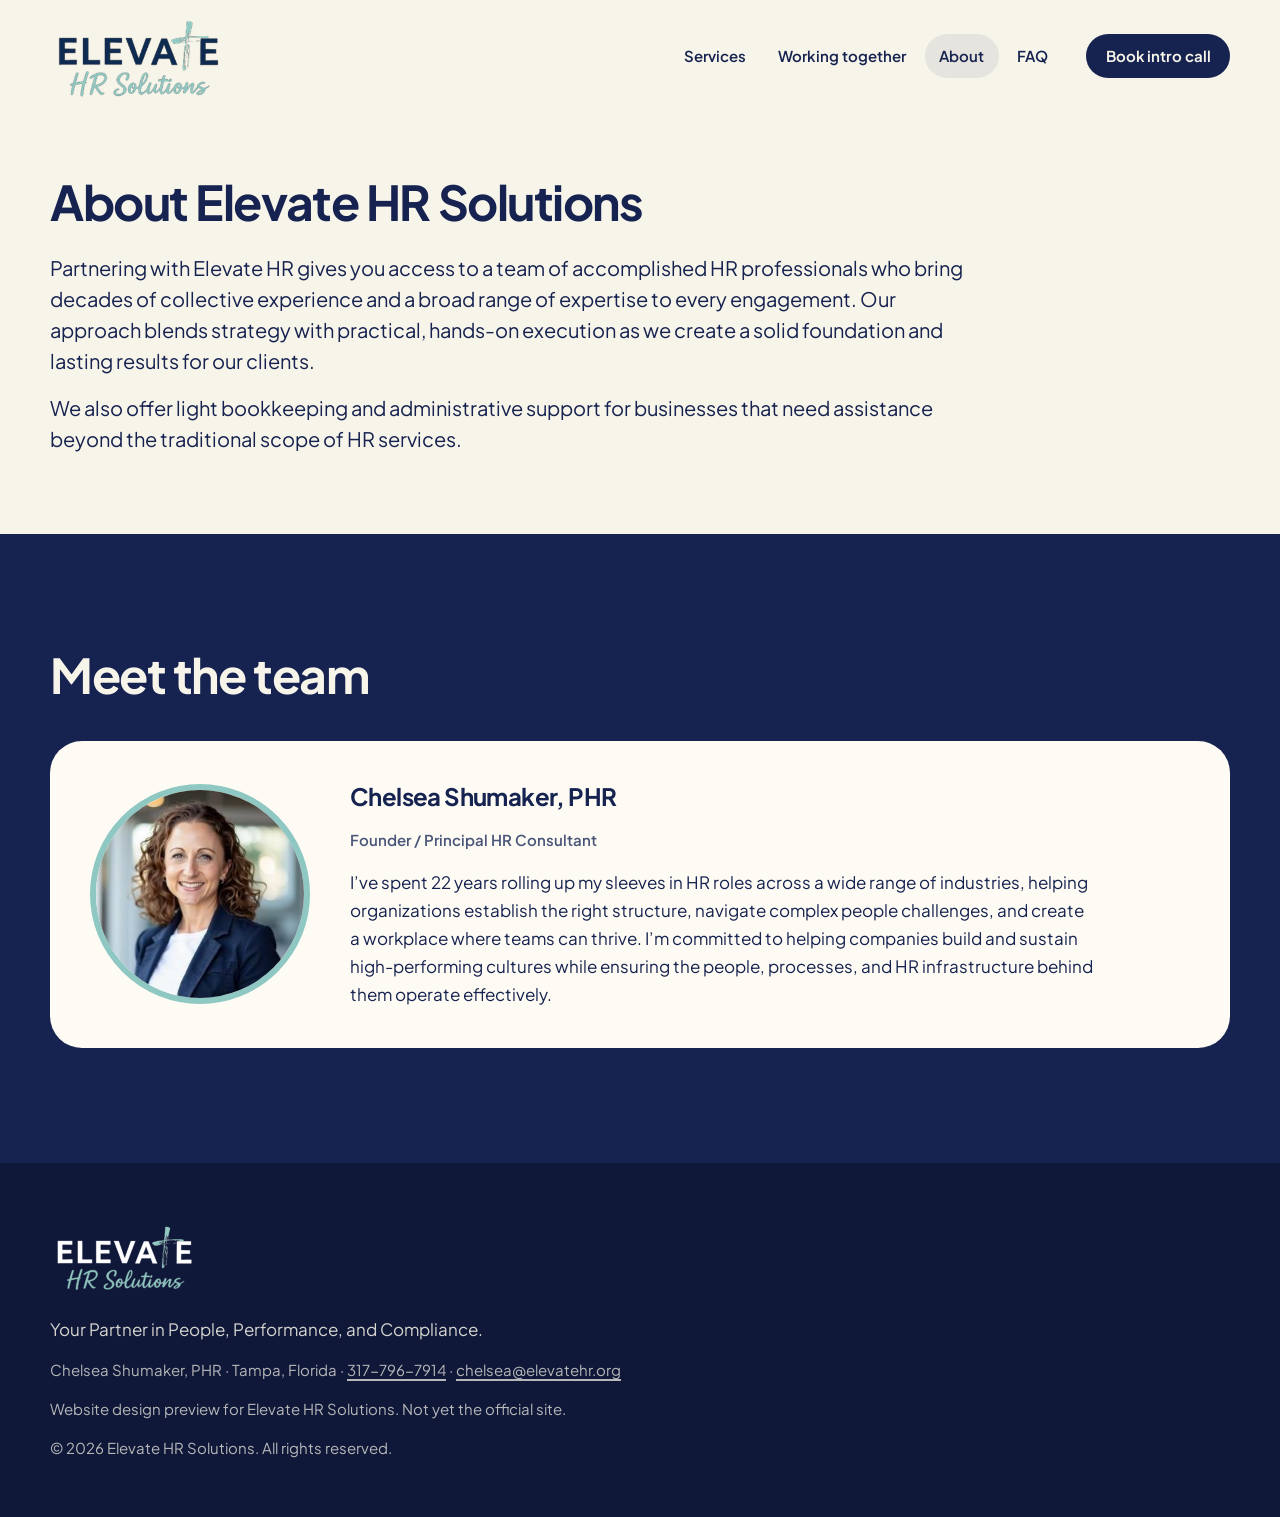
==== about.html @ 4739678e "Client feedback round 2: no phone in nav, one booking button (nav only), logo-green headline, About " ====
<!doctype html>
<html lang="en">
<head>
<meta charset="utf-8">
<meta name="viewport" content="width=device-width, initial-scale=1, viewport-fit=cover">
<title>About | Elevate HR Solutions</title>
<meta name="description" content="Meet Chelsea Shumaker, PHR, and the Elevate HR team: accomplished HR professionals with decades of collective experience.">
<meta name="robots" content="noindex, nofollow">
<meta name="theme-color" content="#F7F4EA">
<link rel="canonical" href="https://tehchaoz.github.io/elevate-hr-solutions/about.html">
<meta property="og:type" content="website">
<meta property="og:title" content="About | Elevate HR Solutions">
<meta property="og:description" content="Meet Chelsea Shumaker, PHR, and the Elevate HR team.">
<meta property="og:image" content="https://tehchaoz.github.io/elevate-hr-solutions/assets/og-image.png">
<meta name="twitter:card" content="summary_large_image">
<link rel="icon" href="assets/favicon.svg" type="image/svg+xml">
<link rel="preload" href="assets/fonts/plus-jakarta-sans.woff2" as="font" type="font/woff2" crossorigin>
<link rel="preload" href="assets/fonts/plus-jakarta-sans-italic.woff2" as="font" type="font/woff2" crossorigin>
<script>document.documentElement.classList.add("js")</script>
<link rel="stylesheet" href="css/styles.css">
<noscript><style>.svc-panel{grid-template-rows:1fr}.svc-inner{opacity:1;padding-bottom:1.75rem}.svc button i{display:none}</style></noscript>
</head>

<body>
<a class="skip" href="#main">Skip to content</a>

<header class="nav" id="nav">
  <div class="nav-inner">
    <a class="nav-logo" href="index.html" aria-label="Elevate HR Solutions, home">
      <img src="assets/logo.png" width="300" height="148" alt="Elevate HR Solutions">
    </a>
    <nav class="nav-links" aria-label="Primary">
      <a href="index.html#services">Services</a>
      <a href="index.html#working-together">Working together</a>
      <a href="about.html" aria-current="page">About</a>
      <a href="index.html#faq">FAQ</a>
    </nav>
    <div class="nav-actions">
      <a class="btn btn-small" href="index.html#contact" data-book>Book intro call</a>
      <button class="nav-toggle" id="navToggle" aria-expanded="false" aria-controls="navSheet" aria-label="Menu">
        <span></span><span></span>
      </button>
    </div>
  </div>
  <div class="nav-sheet" id="navSheet" hidden>
    <a href="index.html#services">Services</a>
    <a href="index.html#working-together">Working together</a>
    <a href="about.html" aria-current="page">About</a>
    <a href="index.html#faq">FAQ</a>
    <a href="index.html#contact" data-book>Book intro call</a>
  </div>
</header>

<main id="main">

<!-- INTRO -->
<section class="page-head">
  <div class="wrap">
    <h1 class="h-section" data-reveal>About Elevate HR Solutions</h1>
    <p class="page-lede" data-reveal>Partnering with Elevate HR gives you access to a team of accomplished HR professionals who bring decades of collective experience and a broad range of expertise to every engagement. Our approach blends strategy with practical, hands-on execution as we create a solid foundation and lasting results for our clients.</p>
    <p class="page-lede" data-reveal>We also offer light bookkeeping and administrative support for businesses that need assistance beyond the traditional scope of HR services.</p>
  </div>
</section>

<!-- TEAM -->
<section class="section section-navy" id="team" aria-labelledby="team-h">
  <div class="wrap">
    <h2 class="h-section" id="team-h" data-reveal>Meet the team</h2>
    <div class="team" data-reveal>
      <article class="member member-lead">
        <div class="member-photo"><img src="assets/chelsea-headshot.jpg" width="281" height="281" alt="Portrait of Chelsea Shumaker, founder of Elevate HR Solutions" loading="lazy"></div>
        <div class="member-body">
          <h3>Chelsea Shumaker, PHR</h3>
          <p class="member-role">Founder / Principal HR Consultant</p>
          <p>I&rsquo;ve spent 22 years rolling up my sleeves in HR roles across a wide range of industries, helping organizations establish the right structure, navigate complex people challenges, and create a workplace where teams can thrive. I&rsquo;m committed to helping companies build and sustain high-performing cultures while ensuring the people, processes, and HR infrastructure behind them operate effectively.</p>
        </div>
      </article>
    </div>
  </div>
</section>

</main>

<footer class="footer">
  <div class="wrap footer-grid">
    <img src="assets/logo-light.png" width="300" height="148" alt="Elevate HR Solutions" class="footer-logo" loading="lazy">
    <p>Your Partner in People, Performance, and Compliance.</p>
    <p class="footer-meta">Chelsea Shumaker, PHR · Tampa, Florida · <a href="tel:+13177967914">317-796-7914</a> · <a href="mailto:chelsea@elevatehr.org">chelsea@elevatehr.org</a></p>
    <p class="footer-meta">Website design preview for Elevate HR Solutions. Not yet the official site.</p>
    <p class="footer-meta">&copy; <span id="yr">2026</span> Elevate HR Solutions. All rights reserved.</p>
  </div>
</footer>

<script src="js/main.js"></script>
</body>
</html>
---- css/styles.css ----
/* Elevate HR Solutions — styles
   Direction pinned from the client's business card: cream ground, deep navy, green-teal,
   navy quarter-discs, teal sweeps, dotted triangles, geometric sans. */

@font-face {
  font-family: "Plus Jakarta Sans";
  src: url("../assets/fonts/plus-jakarta-sans.woff2") format("woff2");
  font-weight: 200 800;
  font-style: normal;
  font-display: swap;
}
@font-face {
  font-family: "Plus Jakarta Sans";
  src: url("../assets/fonts/plus-jakarta-sans-italic.woff2") format("woff2");
  font-weight: 200 800;
  font-style: italic;
  font-display: swap;
}

:root {
  --cream: #f7f4ea;
  --paper: #fdfbf4;
  --tint: #ecf0e5;
  --mint: #d6ece9;             /* light tint of the logo green, for alternating sections */
  --navy: #16224f;
  --navy-rgb: 22 34 79;
  --navy-2: #1f2e66;
  --navy-deep: #0f1838;
  --teal: #8fc8c2;             /* the logo green, used for fills and shapes */
  --teal-strong: #40827b;      /* large text on cream, >=3:1 */
  --teal-ink: #39746e;         /* small text on cream, >=4.5:1 */
  --teal-light: #8fc8c2;       /* text and fills on navy */
  --ink: var(--navy);
  --muted: #4a5578;
  --line: rgb(var(--navy-rgb) / 0.14);
  --danger: #a8281f;

  --ease-out: cubic-bezier(0.16, 1, 0.3, 1);

  /* Type scale: display, h2, h3, lead, body, small */
  --t-display: clamp(1.9rem, 0.2rem + 5.3vw, 4.9rem);
  --t-h2: clamp(1.9rem, 1.1rem + 2.4vw, 3rem);
  --t-h3: clamp(1.3rem, 1.1rem + 0.7vw, 1.5rem);
  --t-lead: 1.25rem;
  --t-body: 1.0625rem;
  --t-small: 0.9375rem;

  --r-lg: 32px;
  --r-md: 20px;
  --wrap: 1180px;
  --gutter: clamp(1.25rem, 4vw, 2.5rem);
}

*, *::before, *::after { box-sizing: border-box; }
html {
  scroll-padding-top: 112px;
  -webkit-text-size-adjust: 100%;
  scrollbar-color: var(--teal) var(--cream);
  scrollbar-width: thin;
}
@media (prefers-reduced-motion: no-preference) { html { scroll-behavior: smooth; } }

body {
  margin: 0;
  background: var(--cream);
  color: var(--ink);
  font-family: "Plus Jakarta Sans", system-ui, -apple-system, "Segoe UI", sans-serif;
  font-size: var(--t-body);
  line-height: 1.65;
  letter-spacing: 0;
  font-optical-sizing: auto;
  text-rendering: optimizeLegibility;
  caret-color: var(--teal-strong);
  -webkit-font-smoothing: antialiased;
}
::selection { background: var(--teal-light); color: var(--navy-deep); }
img, svg { display: block; max-width: 100%; }
h1, h2, h3, p, dl, dd, ul { margin: 0; }
ul { padding: 0; list-style: none; }
a { color: inherit; text-underline-offset: 0.2em; text-decoration-thickness: 1.5px; }
:focus-visible { outline: 3px solid var(--teal-strong); outline-offset: 3px; border-radius: 6px; }

.wrap { width: min(100% - 2 * var(--gutter), var(--wrap)); margin-inline: auto; }
.skip { position: absolute; left: 1rem; top: -4rem; background: var(--navy); color: var(--cream); padding: 0.7rem 1rem; border-radius: 10px; z-index: 100; transition: top 0.2s; }
.skip:focus { top: 1rem; }
.muted { color: var(--ink); }
.center { text-align: center; margin-inline: auto; }

/* Type */
.h-display {
  font-size: var(--t-display);
  line-height: 1.03;
  letter-spacing: -0.035em;
  font-weight: 700;
  text-wrap: balance;
}
.h-section {
  font-size: var(--t-h2);
  line-height: 1.08;
  letter-spacing: -0.03em;
  font-weight: 700;
  text-wrap: balance;
  max-width: 20ch;
}
.h-section.center { max-width: 24ch; }
.tl { color: var(--teal); } /* the logo green, as the client asked; large display text only */
h3 { letter-spacing: -0.015em; line-height: 1.25; }
.lede { font-size: var(--t-lead); line-height: 1.55; color: var(--ink); max-width: 38ch; font-style: italic; }

/* Buttons */
.btn {
  display: inline-flex; align-items: center; justify-content: center; gap: 0.6rem;
  min-height: 48px; padding: 0.8rem 1.5rem;
  border-radius: 999px; border: 1.5px solid transparent;
  font: inherit; font-weight: 650; font-size: var(--t-body); line-height: 1.2; letter-spacing: -0.005em;
  text-decoration: none; cursor: pointer; white-space: nowrap;
  transition: transform 0.35s var(--ease-out), background-color 0.2s, color 0.2s, border-color 0.2s;
  -webkit-tap-highlight-color: transparent;
}
.btn svg { width: 20px; height: 20px; fill: none; stroke: currentColor; stroke-width: 2; stroke-linecap: round; stroke-linejoin: round; transition: transform 0.4s var(--ease-out); }
.btn:hover svg { transform: translateX(4px); }
.btn:active { transform: scale(0.97); transition-duration: 0.1s; }
.btn-primary { background: var(--navy); color: var(--cream); }
.btn-primary:hover { background: var(--navy-2); transform: translateY(-2px); }
.btn-primary:active { transform: scale(0.97); }
.btn-ghost { border-color: var(--navy); color: var(--navy); background: transparent; }
.btn-ghost:hover { background: var(--navy); color: var(--cream); }
.btn-teal { background: var(--teal-light); color: var(--navy-deep); }
.btn-teal:hover { background: #a6e4d2; transform: translateY(-2px); }
.btn-small { min-height: 44px; padding: 0.55rem 1.15rem; font-size: var(--t-small); background: var(--navy); color: var(--cream); }
.btn-small:hover { background: var(--navy-2); }

.link-arrow { display: inline-flex; align-items: center; gap: 0.5rem; font-weight: 650; text-decoration: none; min-height: 44px; }
.link-arrow svg { width: 20px; height: 20px; fill: none; stroke: currentColor; stroke-width: 2; stroke-linecap: round; stroke-linejoin: round; transition: transform 0.4s var(--ease-out); }
.link-arrow:hover svg { transform: translateX(5px); }
.link-arrow:hover { text-decoration: underline; }

/* Nav: a flat bar once the page has scrolled */
.nav { position: fixed; inset: 0 0 auto 0; z-index: 50; }
.nav::before {
  content: ""; position: absolute; inset: 0; z-index: -1; pointer-events: none;
  background: var(--cream);
  opacity: 0; transition: opacity 0.4s var(--ease-out);
}
.nav.is-stuck::before { opacity: 1; }
.nav-inner { width: min(100% - 2 * var(--gutter), var(--wrap)); margin-inline: auto; height: 88px; display: flex; align-items: center; gap: 1.5rem; }
.nav-logo { display: block; flex: none; }
.nav-logo img { height: 64px; width: auto; }
@media (min-width: 900px) { .nav-inner { height: 112px; } .nav-logo img { height: 88px; } }
.nav-links { display: none; margin-left: auto; gap: 0.25rem; }
.nav-links a { padding: 0.6rem 0.9rem; font-weight: 600; font-size: var(--t-small); text-decoration: none; border-radius: 999px; transition: background-color 0.2s; }
.nav-links a:hover { background: rgb(var(--navy-rgb) / 0.07); }
.nav-actions { margin-left: auto; display: flex; align-items: center; gap: 0.5rem; }
.nav-toggle { width: 44px; height: 44px; border: 0; background: transparent; border-radius: 12px; display: grid; place-content: center; gap: 6px; cursor: pointer; }
.nav-toggle span { display: block; width: 22px; height: 2px; background: var(--navy); border-radius: 2px; transition: transform 0.4s var(--ease-out); }
.nav-toggle[aria-expanded="true"] span:first-child { transform: translateY(4px) rotate(45deg); }
.nav-toggle[aria-expanded="true"] span:last-child { transform: translateY(-4px) rotate(-45deg); }
.nav-sheet {
  margin: 0 var(--gutter); padding: 0.5rem; border-radius: var(--r-md);
  background: var(--paper);
  box-shadow: 0 24px 50px -20px rgb(var(--navy-rgb) / 0.35); /* taste-skill-ignore: a menu that floats over the page */
  display: grid; transform-origin: top right;
  animation: sheet-in 0.45s var(--ease-out);
}
.nav-sheet.closing { animation: sheet-out 0.3s var(--ease-out) forwards; pointer-events: none; }
.nav-sheet[hidden] { display: none; }
.nav-sheet a { padding: 0.95rem 1rem; font-weight: 650; text-decoration: none; border-radius: 12px; min-height: 48px; }
.nav-sheet a:hover { background: rgb(var(--navy-rgb) / 0.07); }
@keyframes sheet-in { from { opacity: 0; transform: scale(0.96) translateY(-8px); filter: blur(6px); } }
@keyframes sheet-out { to { opacity: 0; transform: scale(0.96) translateY(-8px); filter: blur(6px); } }
@keyframes fade-out { to { opacity: 0; } }
@media (min-width: 900px) {
  .nav-links { display: flex; }
  .nav-actions { margin-left: 0; }
  .nav-toggle, .nav-sheet { display: none !important; }
}
@media (max-width: 899px) { .nav-actions .btn-small { display: none; } }
@media (min-width: 640px) and (max-width: 899px) { .nav-actions .btn-small { display: inline-flex; } }

/* Hero */
.hero { padding: 7.25rem 0 3.5rem; overflow: clip; }
.hero-grid { display: grid; gap: 2.5rem; align-items: center; }
.hero-copy { display: grid; gap: 1.5rem; justify-items: start; }
.hero-grid > .h-display { text-wrap: pretty; }
.line { display: block; overflow: hidden; padding: 0.04em 0.1em 0.14em 0; margin: -0.04em -0.1em -0.14em 0; }
.w { display: inline-block; }
.cta-row { display: flex; flex-wrap: wrap; gap: 0.75rem; margin-top: 0.5rem; }
.hero-sig { display: grid; gap: 0.15rem; font-size: var(--t-small); color: var(--muted); margin-top: 0.5rem; }
.hero-sig strong { color: var(--navy); font-weight: 700; font-size: var(--t-body); }

.hero-visual { position: relative; width: min(100%, 308px); aspect-ratio: 1; margin-inline: auto; }
.shape { position: absolute; }
.shape-navy { inset: 0; width: 100%; height: 100%; fill: var(--navy); border-radius: 0 44px 0 0; }
.shape-teal { inset: 0; width: 100%; height: 100%; fill: var(--teal); border-radius: 0 0 0 44px; }
.shape-dots { left: 4%; top: 6%; width: 22%; fill: var(--teal); opacity: 0.85; }
.portrait {
  position: absolute; left: 50%; top: 52%; width: 62%; aspect-ratio: 1; translate: -50% -50%;
  border-radius: 50%; border: 7px solid var(--teal); outline: 8px solid var(--cream); outline-offset: -1px;
  overflow: hidden; background: var(--cream);
}
.portrait img { width: 100%; height: 100%; object-fit: cover; object-position: 50% 28%; }
@media (min-width: 900px) {
  .hero { padding: 9rem 0 5rem; }
  .hero-grid { grid-template-columns: 1.1fr 0.9fr; column-gap: 3rem; row-gap: 2.5rem; align-items: center; }
  .hero-grid > .h-display { grid-column: 1 / -1; }
  .hero-copy { align-self: start; }
}

/* Hero load sequence: the one authored moment */
@media (prefers-reduced-motion: no-preference) {
  .w { animation: rise 0.8s var(--ease-out) both; animation-delay: calc(var(--d, 0) * 50ms); }
  .lede, .cta-row, .hero-sig { animation: fade-up 0.9s var(--ease-out) both; }
  .lede { animation-delay: 0.45s; } .cta-row { animation-delay: 0.55s; } .hero-sig { animation-delay: 0.65s; }
  .shape-navy { animation: sweep-navy 1.2s var(--ease-out) 0.05s both; transform-origin: 100% 0; }
  .shape-teal { animation: sweep-teal 1.2s var(--ease-out) 0.25s both; transform-origin: 0 100%; }
  .shape-dots { animation: fade-in 1.2s ease 0.9s both; }
  .portrait { animation: portrait-in 1.1s var(--ease-out) 0.3s both; }
  .hero-visual { --px: 0; --py: 0; }
  .shape-navy, .shape-teal { translate: calc(var(--px) * -10px) calc(var(--py) * -10px); }
  .portrait { transform: translate(calc(var(--px) * 6px), calc(var(--py) * 6px)); }
}
@keyframes rise { from { transform: translateY(105%); } }
@keyframes fade-up { from { opacity: 0; transform: translateY(14px); } }
@keyframes fade-in { from { opacity: 0; } }
@keyframes sweep-navy { from { transform: scale(0.35); opacity: 0; } }
@keyframes sweep-teal { from { transform: scale(0.3); opacity: 0; } }
@keyframes portrait-in { from { opacity: 0; scale: 0.82; filter: blur(8px); } to { opacity: 1; scale: 1; filter: blur(0); } }


/* Sections */
.section { padding: clamp(4rem, 9vw, 7.5rem) 0; }
.section-mint { background: var(--mint); }
.section-navy { background: var(--navy); color: var(--cream); }
.section-navy .h-section { color: var(--cream); }
.section-navy .muted { color: rgba(247, 244, 234, 0.85); }
.split { display: grid; gap: 2.5rem; }
.split-head { display: grid; gap: 1rem; align-content: start; }
@media (min-width: 900px) {
  .split { grid-template-columns: 0.8fr 1.2fr; gap: 5rem; }
  .split-head { position: sticky; top: 7rem; }
}

/* Services accordion */
.svc { background: var(--paper); color: var(--navy); border-radius: var(--r-md); padding: 0 1.5rem; margin-bottom: 0.6rem; }
.svc h3 { font-size: inherit; }
.svc button {
  width: 100%; min-height: 72px; display: flex; align-items: center; justify-content: space-between; gap: 1rem; text-align: left;
  background: none; border: 0; padding: 1.25rem 0; cursor: pointer; color: var(--navy);
  font: inherit; font-size: var(--t-h3); font-weight: 650; letter-spacing: -0.02em; line-height: 1.3;
  transition: color 0.25s, padding-left 0.45s var(--ease-out);
}
.svc button:hover { color: var(--teal-ink); padding-left: 0.5rem; }
.svc button i { flex: none; position: relative; width: 36px; height: 36px; border-radius: 50%; background: var(--navy); transition: transform 0.5s var(--ease-out), background-color 0.25s; }
.svc button i::before, .svc button i::after { content: ""; position: absolute; left: 50%; top: 50%; width: 14px; height: 2px; background: var(--cream); border-radius: 2px; translate: -50% -50%; }
.svc button i::after { transform: rotate(90deg); transition: transform 0.5s var(--ease-out); }
.svc.is-open button i { background: var(--teal-strong); transform: rotate(180deg); }
.svc.is-open button i::after { transform: rotate(0deg); }
.svc-panel { display: grid; grid-template-rows: 0fr; transition: grid-template-rows 0.55s var(--ease-out); }
.svc.is-open .svc-panel { grid-template-rows: 1fr; }
.svc-inner { overflow: hidden; min-height: 0; display: grid; gap: 1rem; padding: 0; opacity: 0; transition: opacity 0.3s ease, padding 0.55s var(--ease-out); }
.svc.is-open .svc-inner { opacity: 1; padding-bottom: 1.75rem; transition: opacity 0.5s ease 0.1s, padding 0.55s var(--ease-out); }
.svc-inner p { color: var(--ink); max-width: 60ch; }
.checks { display: grid; gap: 0.55rem; }
.checks li { position: relative; padding-left: 2rem; font-weight: 550; }
.checks li::before {
  content: ""; position: absolute; left: 0; top: 0.3em; width: 1.15rem; height: 1.15rem; border-radius: 50%; background: var(--teal-strong)
  url("data:image/svg+xml,%3Csvg xmlns='http://www.w3.org/2000/svg' viewBox='0 0 24 24' fill='none' stroke='%23fff' stroke-width='3.2' stroke-linecap='round' stroke-linejoin='round'%3E%3Cpath d='m6 12.5 4 4 8-9'/%3E%3C/svg%3E") center/70% no-repeat;
}

/* Working together */
.modes { display: grid; gap: 1.25rem; margin-top: 3rem; }
.mode { position: relative; overflow: hidden; border-radius: var(--r-lg); padding: clamp(1.75rem, 4vw, 3rem); padding-bottom: clamp(2.75rem, 5vw, 3.5rem); display: grid; gap: 1rem; align-content: start; isolation: isolate; transition: transform 0.6s var(--ease-out); }
.mode h3 { font-size: var(--t-h3); letter-spacing: -0.025em; }
.mode p { max-width: 46ch; }
.mode::after { content: ""; position: absolute; z-index: -1; width: 220px; height: 220px; border-radius: 50%; right: -70px; bottom: -110px; transition: transform 0.8s var(--ease-out); }
.mode:hover { transform: translateY(-4px); }
.mode:hover::after { transform: scale(1.12); }
.mode-project { background: var(--paper); }
.mode-project::after { background: var(--teal); opacity: 0.22; }
.mode-project p { color: var(--ink); }
.mode-project .link-arrow { color: var(--teal-ink); }
.mode-ongoing { background: var(--navy); color: var(--cream); }
.mode-ongoing::after { background: var(--teal-strong); opacity: 1; bottom: -130px; }
.mode-ongoing p { color: rgba(247, 244, 234, 0.86); }
.mode-ongoing .link-arrow { color: var(--teal-light); }
.mode-interim { background: #fff; }
.mode-interim::after { background: var(--teal); opacity: 0.35; }
.mode-interim p { color: var(--ink); }
@media (min-width: 900px) { .modes { grid-template-columns: repeat(3, 1fr); align-items: stretch; } }

/* Why */
.why { display: grid; gap: 0; margin-top: 3rem; }
.why > div { padding: 1.5rem 0; display: grid; gap: 0.6rem; }
.why dt { display: flex; align-items: center; gap: 0.8rem; font-size: var(--t-h3); font-weight: 700; letter-spacing: -0.025em; }
.why dt::before { content: ""; flex: none; width: 14px; height: 14px; background: var(--teal); border-radius: 100% 0 0 0; }
.why dd { color: var(--ink); max-width: 44ch; }
@media (min-width: 800px) { .why { grid-template-columns: 1fr 1fr; column-gap: 4rem; } }

/* About page */
.page-head { padding: clamp(8rem, 14vw, 11rem) 0 clamp(3rem, 7vw, 5rem); }
.page-head .h-section { margin-bottom: 1.5rem; max-width: 22ch; }
.page-lede { color: var(--ink); max-width: 62ch; font-size: var(--t-lead); line-height: 1.55; }
.page-lede + .page-lede { margin-top: 1rem; }
.team { display: grid; gap: 1.25rem; margin-top: 2.5rem; grid-template-columns: repeat(auto-fill, minmax(min(100%, 300px), 1fr)); }
.member { background: var(--paper); color: var(--navy); border-radius: var(--r-lg); padding: clamp(1.5rem, 4vw, 2.5rem); display: grid; gap: 1.25rem; align-content: start; }
.member-photo { width: 168px; aspect-ratio: 1; border-radius: 50%; overflow: hidden; border: 6px solid var(--teal); }
.member-photo img { width: 100%; height: 100%; object-fit: cover; object-position: 50% 28%; }
.member h3 { font-size: var(--t-h3); letter-spacing: -0.025em; }
.member-role { color: var(--muted); font-weight: 600; font-size: var(--t-small); margin-top: 0.2rem; }
.member-body { display: grid; gap: 0.9rem; align-content: start; }
.member-body p:not(.member-role) { color: var(--ink); max-width: 62ch; }
.member-lead { grid-column: 1 / -1; }
@media (min-width: 800px) { .member-lead { grid-template-columns: auto 1fr; gap: 2.5rem; align-items: center; } .member-photo { width: 220px; } }
.nav-links a[aria-current="page"] { background: rgb(var(--navy-rgb) / 0.07); }

/* Client testimonial */
.testi { color: var(--navy); margin: 0; display: grid; gap: 1.5rem; background: var(--cream); border-radius: var(--r-lg); padding: clamp(1.5rem, 4vw, 2.75rem); }
.testi blockquote { margin: 0; display: grid; gap: 1.1rem; }
.testi blockquote p { color: var(--ink); max-width: 62ch; }
.testi figcaption { display: grid; gap: 0.15rem; font-size: var(--t-small); line-height: 1.5; color: var(--muted); }
.testi figcaption strong { color: var(--navy); font-size: var(--t-body); }
.testi { position: relative; transition: background-color 0.25s; }
.testi:hover { background: #fff; }
.testi-link { color: var(--teal-ink); font-weight: 650; display: inline-flex; align-items: center; gap: 0.4rem; width: fit-content; }
.testi-link::after { content: ""; position: absolute; inset: 0; border-radius: var(--r-lg); }
.testi-link svg { width: 16px; height: 16px; fill: none; stroke: currentColor; stroke-width: 2; stroke-linecap: round; stroke-linejoin: round; transition: transform 0.3s var(--ease-out); }
.testi:hover .testi-link svg { transform: translateX(3px); }
.testi-link:focus-visible { outline: 3px solid var(--teal-strong); outline-offset: 4px; border-radius: 4px; }

/* About */
.about-copy { display: grid; gap: 1.1rem; }
.about-copy p { color: var(--ink); max-width: 62ch; }
.about-copy .h-section { margin-bottom: 0.5rem; }
.about-copy .about-sub { font-size: var(--t-h3); font-weight: 700; letter-spacing: -0.015em; margin-top: 0.75rem; }

/* FAQ */
.faq details { background: var(--tint); border-radius: var(--r-md); padding: 0 1.5rem; margin-bottom: 0.6rem; }
.faq summary { list-style: none; cursor: pointer; display: flex; align-items: center; justify-content: space-between; gap: 1rem; min-height: 64px; padding: 1rem 0; font-weight: 650; font-size: var(--t-lead); letter-spacing: -0.015em; }
.faq summary::-webkit-details-marker { display: none; }
.faq summary::after { content: ""; flex: none; width: 36px; height: 36px; border-radius: 50%; background: url("data:image/svg+xml,%3Csvg xmlns='http://www.w3.org/2000/svg' viewBox='0 0 36 36'%3E%3Cpath d='M11 18h14M18 11v14' stroke='%23f7f4ea' stroke-width='2' stroke-linecap='round'/%3E%3C/svg%3E") center / 100% no-repeat, var(--navy); transition: background-color 0.25s; }
.faq details[open] summary::after { background: url("data:image/svg+xml,%3Csvg xmlns='http://www.w3.org/2000/svg' viewBox='0 0 36 36'%3E%3Cpath d='M11 18h14' stroke='%23f7f4ea' stroke-width='2' stroke-linecap='round'/%3E%3C/svg%3E") center / 100% no-repeat, var(--teal-strong); }
.faq summary:hover { color: var(--teal-ink); }
.faq details p { padding: 0 3rem 1.5rem 0; color: var(--ink); max-width: 60ch; animation: fade-up 0.5s var(--ease-out); }

/* Contact */
.contact { position: relative; overflow: hidden; isolation: isolate; background: var(--navy); color: var(--cream); padding: clamp(4.5rem, 9vw, 7.5rem) 0; }
.contact-curve { position: absolute; z-index: -1; right: -8%; bottom: -12%; width: min(60vw, 620px); fill: var(--teal); opacity: 0.95; }
.contact-grid { display: grid; gap: 3rem; align-items: start; }
.contact-copy { display: grid; gap: 1.25rem; justify-items: start; }
.on-dark { color: var(--cream); }
.on-dark-muted { color: var(--cream); font-size: var(--t-lead); max-width: 36ch; }
.contact-list { display: grid; gap: 0.25rem; margin-top: 1rem; }
.contact-list a, .contact-list .loc { display: inline-flex; align-items: center; gap: 0.8rem; min-height: 44px; font-weight: 600; text-decoration: none; }
.contact-list a:hover { color: var(--teal-light); text-decoration: underline; }
.contact-list svg { width: 22px; height: 22px; fill: none; stroke: var(--teal-light); stroke-width: 1.8; stroke-linecap: round; stroke-linejoin: round; }
.form { background: var(--paper); color: var(--navy); border-radius: var(--r-lg); padding: clamp(1.5rem, 4vw, 2.5rem); display: grid; gap: 1.1rem; }
.form h3 { font-size: var(--t-h3); letter-spacing: -0.025em; }
.field { display: grid; gap: 0.4rem; }
.field label { font-weight: 650; font-size: var(--t-small); }
.field small { font-weight: 500; color: var(--muted); }
.field input, .field textarea { width: 100%; font: inherit; font-size: var(--t-body); color: var(--navy); background: #fff; border: 1.5px solid rgb(var(--navy-rgb) / 0.28); border-radius: 14px; padding: 0.8rem 1rem; min-height: 48px; transition: border-color 0.2s; resize: vertical; }
.field input:hover, .field textarea:hover { border-color: rgb(var(--navy-rgb) / 0.55); }
.field input:focus, .field textarea:focus { outline: 3px solid var(--teal-strong); outline-offset: 2px; border-color: var(--teal-strong); }
.field input:user-invalid, .field textarea:user-invalid { border-color: var(--danger); }
.err { display: none; color: var(--danger); font-size: var(--t-small); font-weight: 550; }
.field :user-invalid + .err { display: block; }
.visually-hidden:where(:not(:focus-within, :active)) { position: absolute !important; clip-path: inset(50%) !important; overflow: hidden !important; width: 1px !important; height: 1px !important; white-space: nowrap !important; }
.form .btn { justify-self: start; }
.form-status { font-weight: 600; color: var(--teal-ink); min-height: 1.5em; }
@media (min-width: 900px) { .contact-grid { grid-template-columns: 1fr 1fr; gap: 5rem; align-items: center; } }

/* Footer */
.footer { background: var(--navy-deep); color: rgba(247, 244, 234, 0.85); padding: 3.5rem 0 4.5rem; }
.footer-grid { display: grid; gap: 0.9rem; justify-items: start; }
.footer-logo { width: 150px; height: auto; margin-bottom: 0.5rem; }
.footer-meta { font-size: var(--t-small); color: rgba(247, 244, 234, 0.72); }
.footer a:hover { color: var(--teal-light); }

/* Mobile action bar */
@media (min-width: 800px) { .footer { padding-bottom: 3.5rem; } }

/* Scroll reveals (only when JS is on) */
.js [data-reveal] { opacity: 0; transform: translateY(22px); filter: blur(4px); transition: opacity 0.9s var(--ease-out), transform 0.9s var(--ease-out), filter 0.9s var(--ease-out); }
.js [data-reveal].in { opacity: 1; transform: none; filter: none; }
.js .why [data-reveal]:nth-child(2n) { transition-delay: 0.08s; }

/* Accessibility preferences */
@media (prefers-reduced-motion: reduce) {
  /* Gentler equivalent, not removal: movement, scale and blur go; short fades stay so state changes remain visible. */
  html { scroll-behavior: auto; }
  .w, .lede, .cta-row, .hero-sig, .shape, .portrait { animation: fade-in 0.5s ease both; }
  .shape-dots { animation-delay: 0.2s; }
  .js [data-reveal] { transform: none; filter: none; transition: opacity 0.35s ease; }
  .btn, .btn:hover, .btn:active, .mode, .mode:hover { transform: none; }
  .btn svg, .link-arrow svg, .mode::after { transition: none; }
  .svc button, .svc button i, .svc button i::after, .faq summary::after, .nav-toggle span { transition: opacity 0.2s ease, color 0.2s ease, background-color 0.2s ease; }
  .svc button:hover { padding-left: 0; }
  .svc-panel { transition: none; }
  .svc-inner, .svc.is-open .svc-inner { transition: opacity 0.35s ease; }
  .nav-sheet { animation: fade-in 0.25s ease; }
  .nav-sheet.closing { animation: fade-out 0.2s ease forwards; }
  .faq details p { animation: fade-in 0.3s ease; }
}
@media (prefers-contrast: more) {
  :root { --muted: #2c3557; --line: rgb(var(--navy-rgb) / 0.45); }
  .btn-ghost { border-width: 2px; }
}

.link-btn { font: inherit; font-weight: 700; color: var(--teal-ink); background: none; border: 0; padding: 0; text-decoration: underline; text-underline-offset: 0.2em; cursor: pointer; min-height: 24px; }
.link-btn:hover { color: var(--navy); }

/* Press feedback: respond on pointer-down, like the buttons */
.svc button:active { color: var(--teal-ink); transform: scale(0.985); transition-duration: 0.1s; }
.faq summary:active { transform: scale(0.985); }
.faq summary { transition: color 0.2s, transform 0.35s var(--ease-out); }
.nav-links a:active, .nav-sheet a:active, .link-arrow:active { transform: scale(0.97); }
.nav-links a, .nav-sheet a, .link-arrow { transition: transform 0.35s var(--ease-out), background-color 0.2s; }
.svc button:active i { transform: scale(0.9); }

/* Typography: avoid one-word last lines */
p, dd { text-wrap: pretty; }
.field small { font-size: var(--t-small); }

/* Print */
@media print {
  .nav, .skip, .hero-visual, .shape, .contact-curve, .form, .cta-row { display: none !important; }
  body { background: #fff; font-size: 11pt; }
  .js [data-reveal] { opacity: 1 !important; transform: none !important; filter: none !important; }
  .svc-panel { grid-template-rows: 1fr !important; }
  .svc-inner { opacity: 1 !important; padding-bottom: 1rem !important; }
  .contact, .footer, .mode-ongoing { background: #fff !important; color: #000 !important; }
  .on-dark, .on-dark-muted, .mode-ongoing p, .footer, .footer-meta, .contact-list a { color: #000 !important; }
  .section { padding: 1.5rem 0; }
  a { text-decoration: none; }
}
.nav-toggle { margin-right: -11px; } /* align the bars with the content edge */
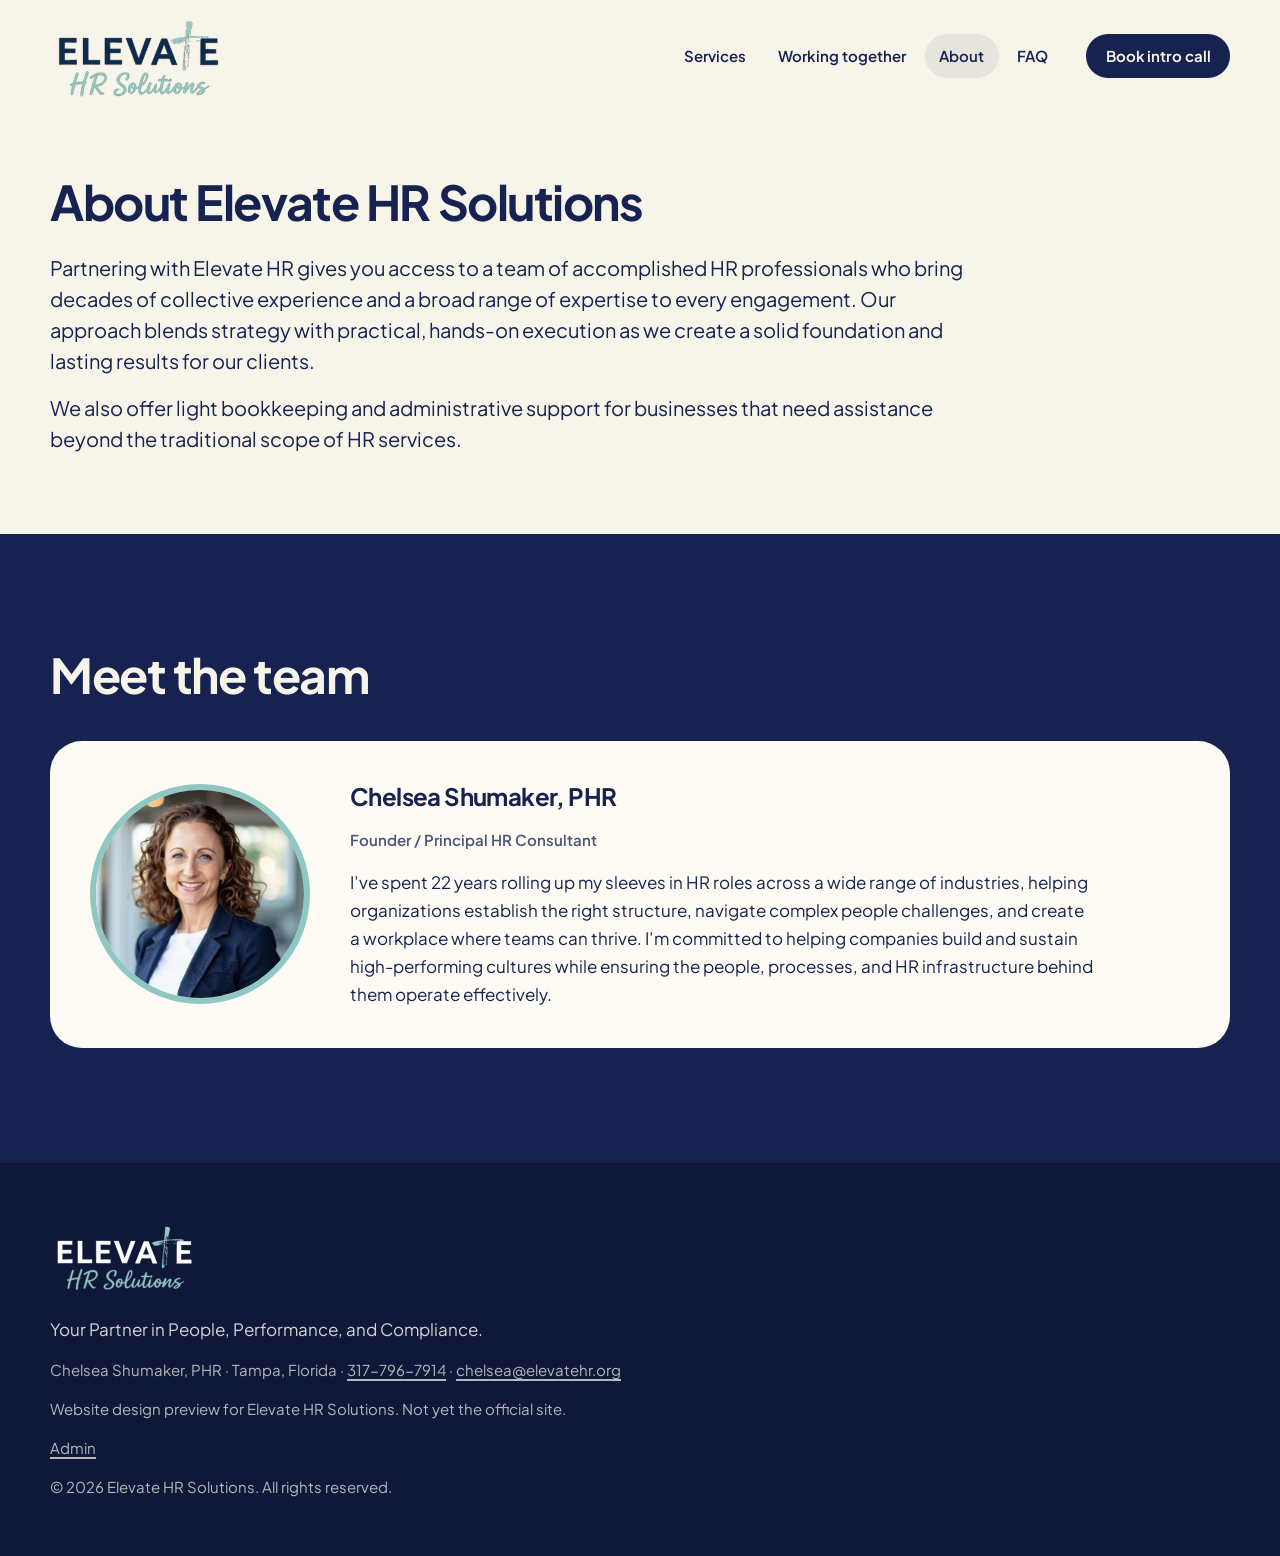
==== commit a560374e: "Add browser-only admin demo: colors by section, services, FAQ, team, admins, password change Co-Auth" ====
--- a/about.html
+++ b/about.html
@@ -54,7 +54,7 @@
 <main id="main">
 
 <!-- INTRO -->
-<section class="page-head">
+<section class="page-head" data-sec="about-intro">
   <div class="wrap">
     <h1 class="h-section" data-reveal>About Elevate HR Solutions</h1>
     <p class="page-lede" data-reveal>Partnering with Elevate HR gives you access to a team of accomplished HR professionals who bring decades of collective experience and a broad range of expertise to every engagement. Our approach blends strategy with practical, hands-on execution as we create a solid foundation and lasting results for our clients.</p>
@@ -63,7 +63,7 @@
 </section>
 
 <!-- TEAM -->
-<section class="section section-navy" id="team" aria-labelledby="team-h">
+<section class="section section-navy" id="team" aria-labelledby="team-h" data-sec="team">
   <div class="wrap">
     <h2 class="h-section" id="team-h" data-reveal>Meet the team</h2>
     <div class="team" data-reveal>
@@ -81,16 +81,18 @@
 
 </main>
 
-<footer class="footer">
+<footer class="footer" data-sec="footer">
   <div class="wrap footer-grid">
     <img src="assets/logo-light.png" width="300" height="148" alt="Elevate HR Solutions" class="footer-logo" loading="lazy">
     <p>Your Partner in People, Performance, and Compliance.</p>
     <p class="footer-meta">Chelsea Shumaker, PHR · Tampa, Florida · <a href="tel:+13177967914">317-796-7914</a> · <a href="mailto:chelsea@elevatehr.org">chelsea@elevatehr.org</a></p>
     <p class="footer-meta">Website design preview for Elevate HR Solutions. Not yet the official site.</p>
+    <p class="footer-meta"><a href="admin.html">Admin</a></p>
     <p class="footer-meta">&copy; <span id="yr">2026</span> Elevate HR Solutions. All rights reserved.</p>
   </div>
 </footer>
 
+<script src="js/store.js"></script>
 <script src="js/main.js"></script>
 </body>
 </html>
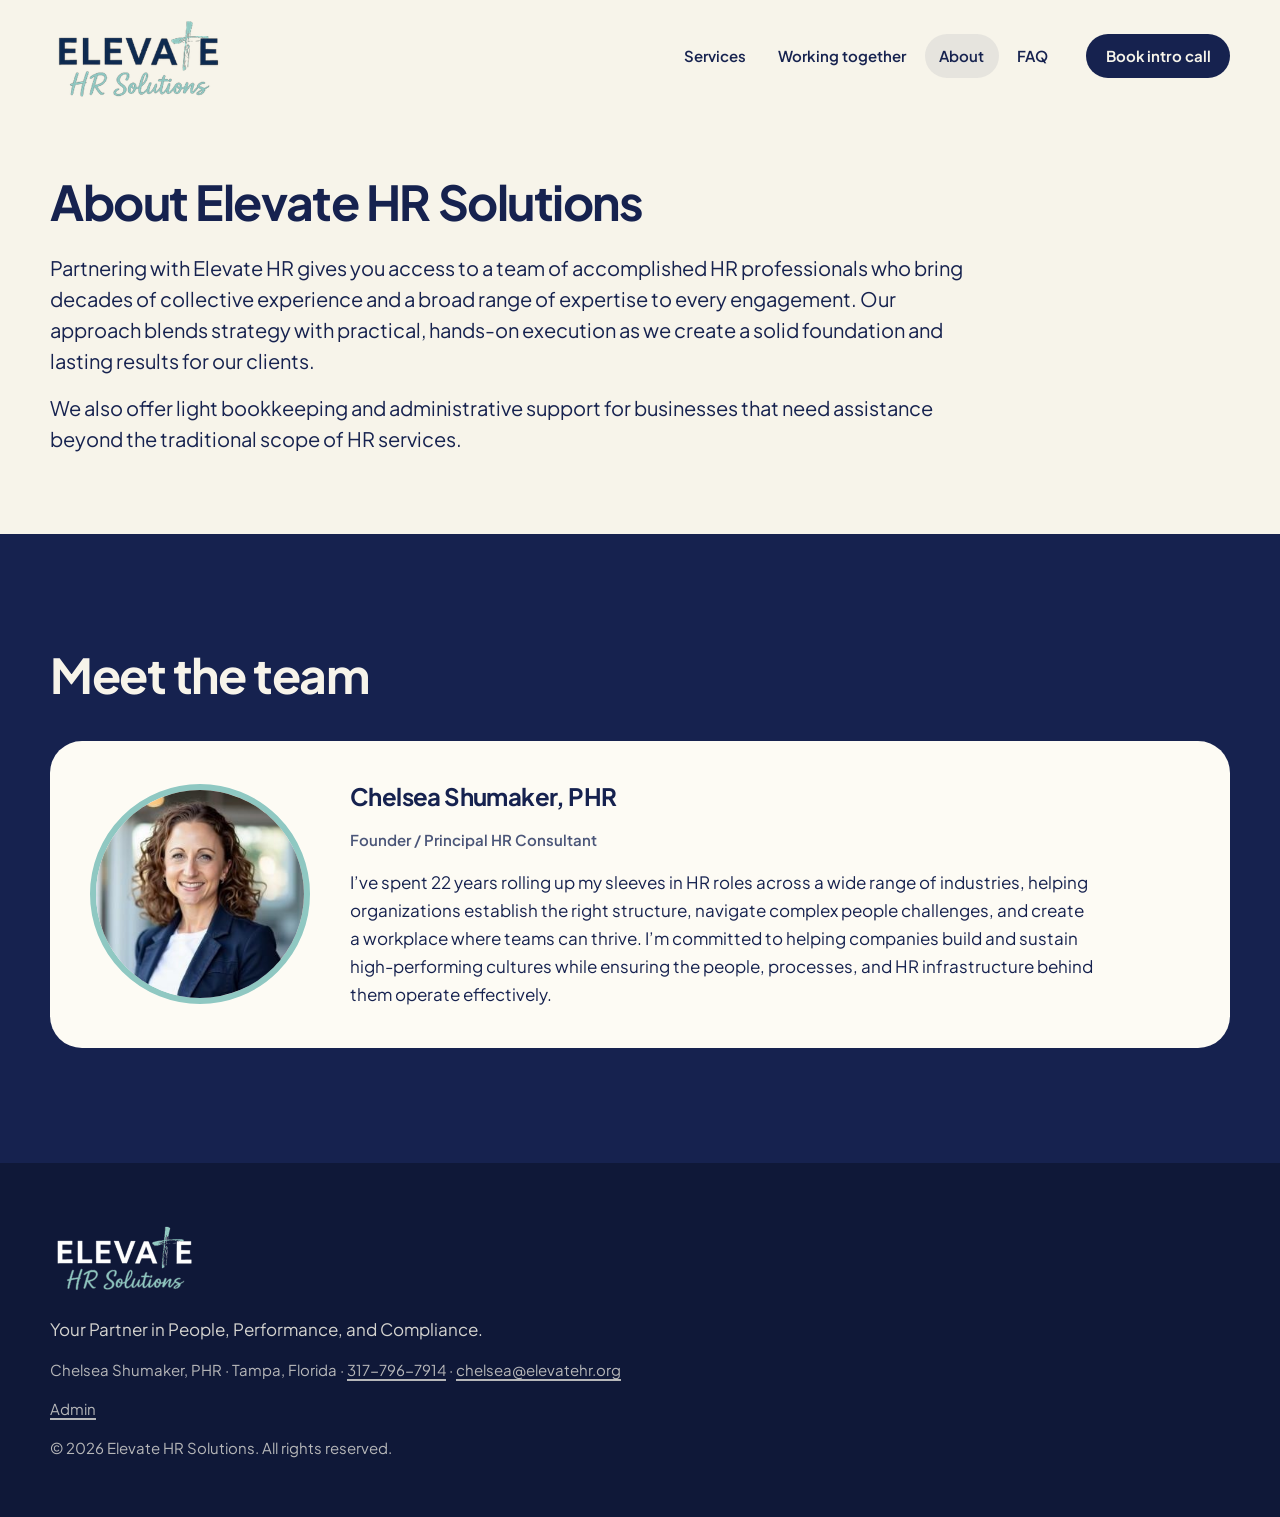
==== commit 9ce528a0: "Client-facing polish: no GitHub wording in Admin, drop visible 'design preview' footer line Co-Autho" ====
--- a/about.html
+++ b/about.html
@@ -86,7 +86,6 @@
     <img src="assets/logo-light.png" width="300" height="148" alt="Elevate HR Solutions" class="footer-logo" loading="lazy">
     <p>Your Partner in People, Performance, and Compliance.</p>
     <p class="footer-meta">Chelsea Shumaker, PHR · Tampa, Florida · <a href="tel:+13177967914">317-796-7914</a> · <a href="mailto:chelsea@elevatehr.org">chelsea@elevatehr.org</a></p>
-    <p class="footer-meta">Website design preview for Elevate HR Solutions. Not yet the official site.</p>
     <p class="footer-meta"><a href="admin.html">Admin</a></p>
     <p class="footer-meta">&copy; <span id="yr">2026</span> Elevate HR Solutions. All rights reserved.</p>
   </div>
--- a/css/styles.css
+++ b/css/styles.css
@@ -434,3 +434,8 @@
   a { text-decoration: none; }
 }
 .nav-toggle { margin-right: -11px; } /* align the bars with the content edge */
+
+/* Shown on public pages only to a logged-in admin who has unpublished edits */
+.preview-bar { position: fixed; left: 50%; bottom: 1rem; transform: translateX(-50%); z-index: 90; display: flex; flex-wrap: wrap; gap: 0.5rem 1rem; align-items: center; justify-content: center; width: max-content; max-width: calc(100vw - 2rem); background: var(--navy); color: var(--cream); padding: 0.7rem 1.1rem; border-radius: 14px; font-size: var(--t-small); font-weight: 600; box-shadow: 0 8px 28px rgb(var(--navy-rgb) / 0.3); }
+.preview-bar a { color: var(--teal-light); text-decoration: underline; text-underline-offset: 3px; }
+.testi-list { display: grid; gap: 1.5rem; align-content: start; }
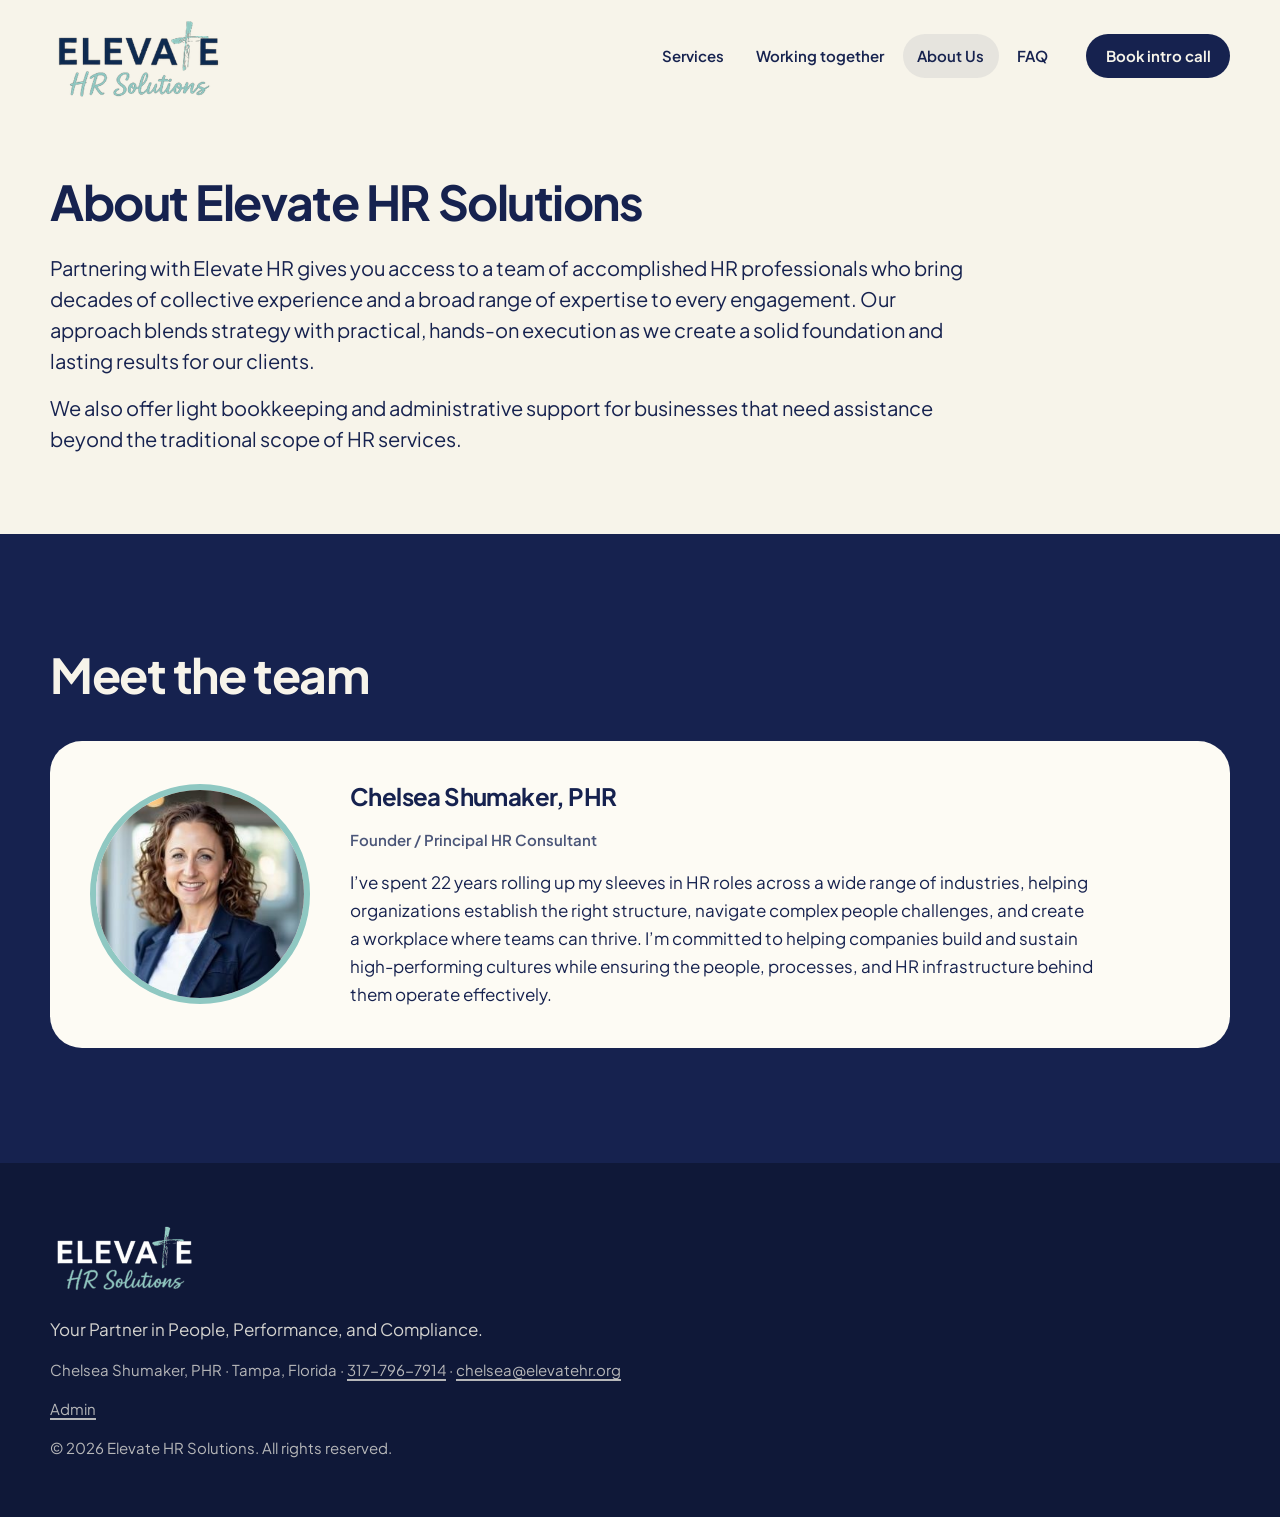
==== commit 2e858a30: "Rename About to About Us in nav and page title Co-Authored-By: Claude Sonnet 5.5 <noreply@anthropic." ====
--- a/about.html
+++ b/about.html
@@ -3,7 +3,7 @@
 <head>
 <meta charset="utf-8">
 <meta name="viewport" content="width=device-width, initial-scale=1, viewport-fit=cover">
-<title>About | Elevate HR Solutions</title>
+<title>About Us | Elevate HR Solutions</title>
 <meta name="description" content="Meet Chelsea Shumaker, PHR, and the Elevate HR team: accomplished HR professionals with decades of collective experience.">
 <meta name="robots" content="noindex, nofollow">
 <meta name="theme-color" content="#F7F4EA">
@@ -32,7 +32,7 @@
     <nav class="nav-links" aria-label="Primary">
       <a href="index.html#services">Services</a>
       <a href="index.html#working-together">Working together</a>
-      <a href="about.html" aria-current="page">About</a>
+      <a href="about.html" aria-current="page">About Us</a>
       <a href="index.html#faq">FAQ</a>
     </nav>
     <div class="nav-actions">
@@ -45,7 +45,7 @@
   <div class="nav-sheet" id="navSheet" hidden>
     <a href="index.html#services">Services</a>
     <a href="index.html#working-together">Working together</a>
-    <a href="about.html" aria-current="page">About</a>
+    <a href="about.html" aria-current="page">About Us</a>
     <a href="index.html#faq">FAQ</a>
     <a href="index.html#contact" data-book>Book intro call</a>
   </div>
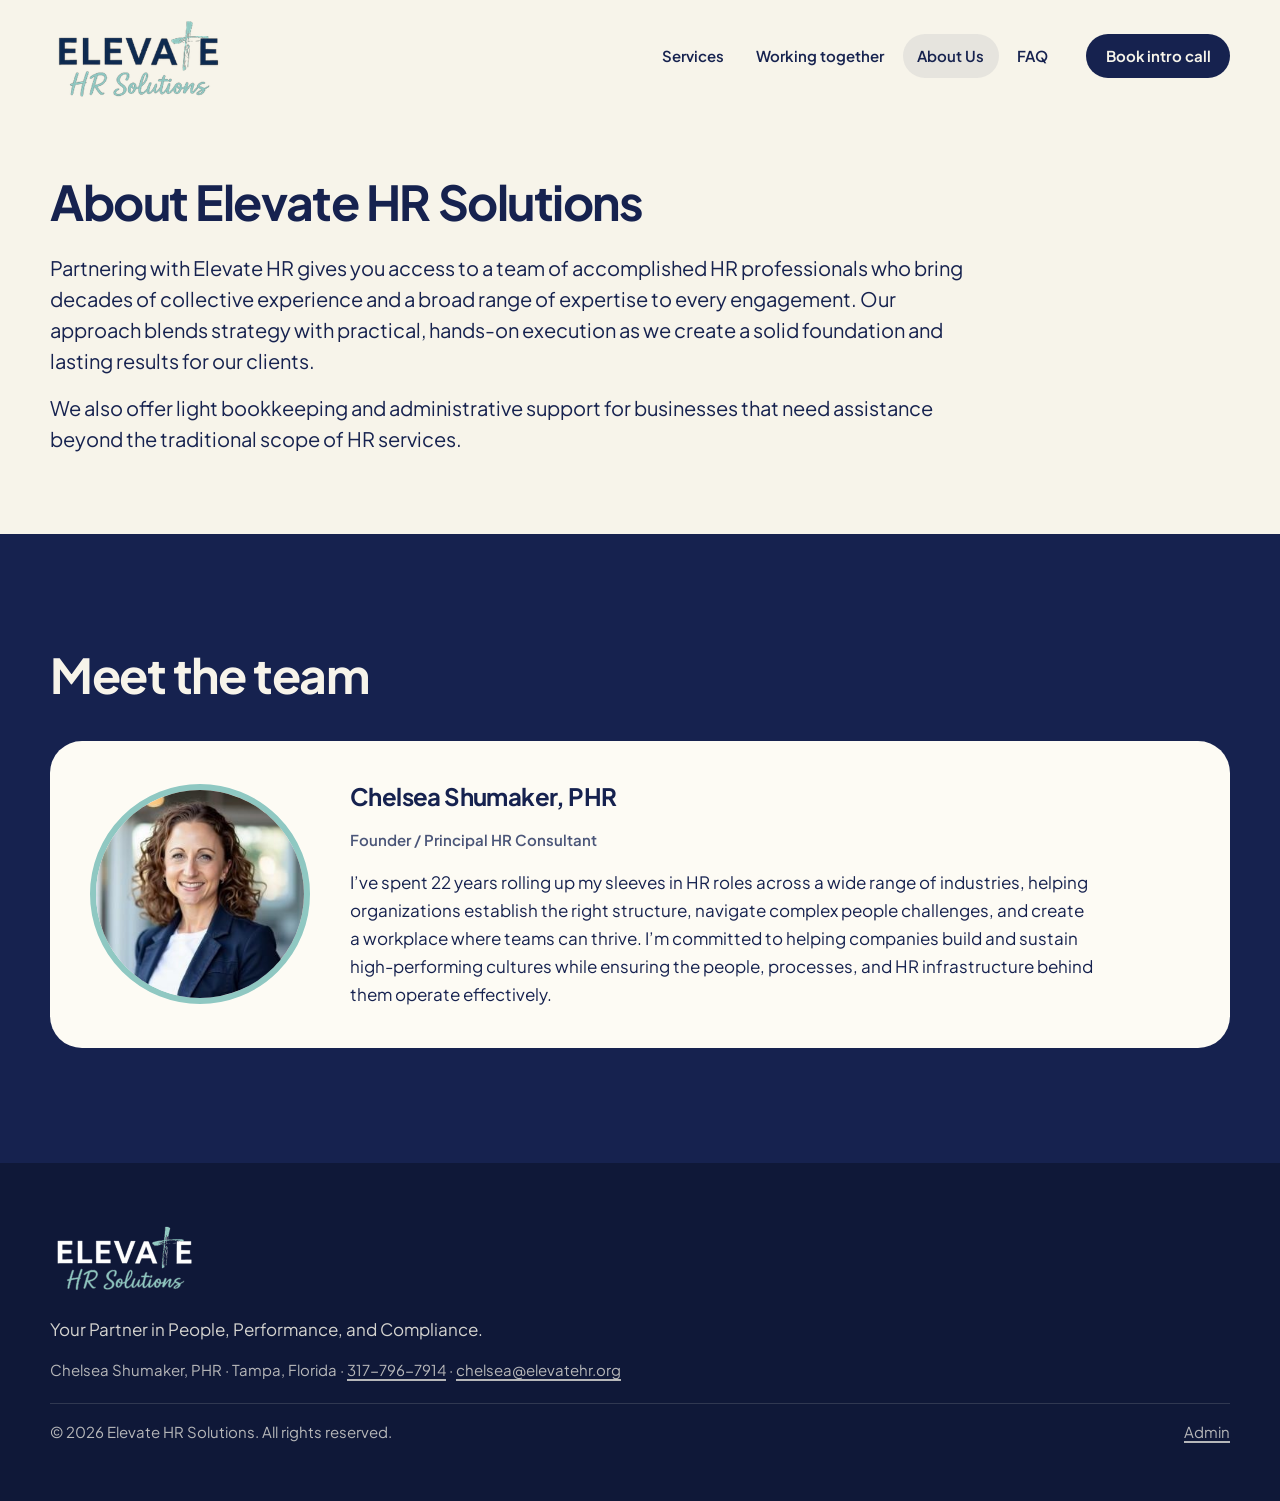
==== commit e5a8d202: "Footer: copyright left, Admin link right on one row, less bulky Co-Authored-By: Claude Sonnet 5.5 <n" ====
--- a/about.html
+++ b/about.html
@@ -86,8 +86,10 @@
     <img src="assets/logo-light.png" width="300" height="148" alt="Elevate HR Solutions" class="footer-logo" loading="lazy">
     <p>Your Partner in People, Performance, and Compliance.</p>
     <p class="footer-meta">Chelsea Shumaker, PHR · Tampa, Florida · <a href="tel:+13177967914">317-796-7914</a> · <a href="mailto:chelsea@elevatehr.org">chelsea@elevatehr.org</a></p>
-    <p class="footer-meta"><a href="admin.html">Admin</a></p>
-    <p class="footer-meta">&copy; <span id="yr">2026</span> Elevate HR Solutions. All rights reserved.</p>
+    <div class="footer-bottom">
+      <p class="footer-meta">&copy; <span id="yr">2026</span> Elevate HR Solutions. All rights reserved.</p>
+      <p class="footer-meta"><a href="admin.html">Admin</a></p>
+    </div>
   </div>
 </footer>
 
--- a/css/styles.css
+++ b/css/styles.css
@@ -280,7 +280,7 @@
 .mode-project p { color: var(--ink); }
 .mode-project .link-arrow { color: var(--teal-ink); }
 .mode-ongoing { background: var(--navy); color: var(--cream); }
-.mode-ongoing::after { background: var(--teal-strong); opacity: 1; bottom: -130px; }
+.mode-ongoing::after { background: var(--teal-light); opacity: 1; bottom: -165px; }
 .mode-ongoing p { color: rgba(247, 244, 234, 0.86); }
 .mode-ongoing .link-arrow { color: var(--teal-light); }
 .mode-interim { background: #fff; }
@@ -374,6 +374,7 @@
 .footer-grid { display: grid; gap: 0.9rem; justify-items: start; }
 .footer-logo { width: 150px; height: auto; margin-bottom: 0.5rem; }
 .footer-meta { font-size: var(--t-small); color: rgba(247, 244, 234, 0.72); }
+.footer-bottom { width: 100%; display: flex; flex-wrap: wrap; justify-content: space-between; align-items: baseline; gap: 0.5rem 1.5rem; margin-top: 0.4rem; padding-top: 1rem; border-top: 1px solid rgba(247, 244, 234, 0.14); }
 .footer a:hover { color: var(--teal-light); }
 
 /* Mobile action bar */
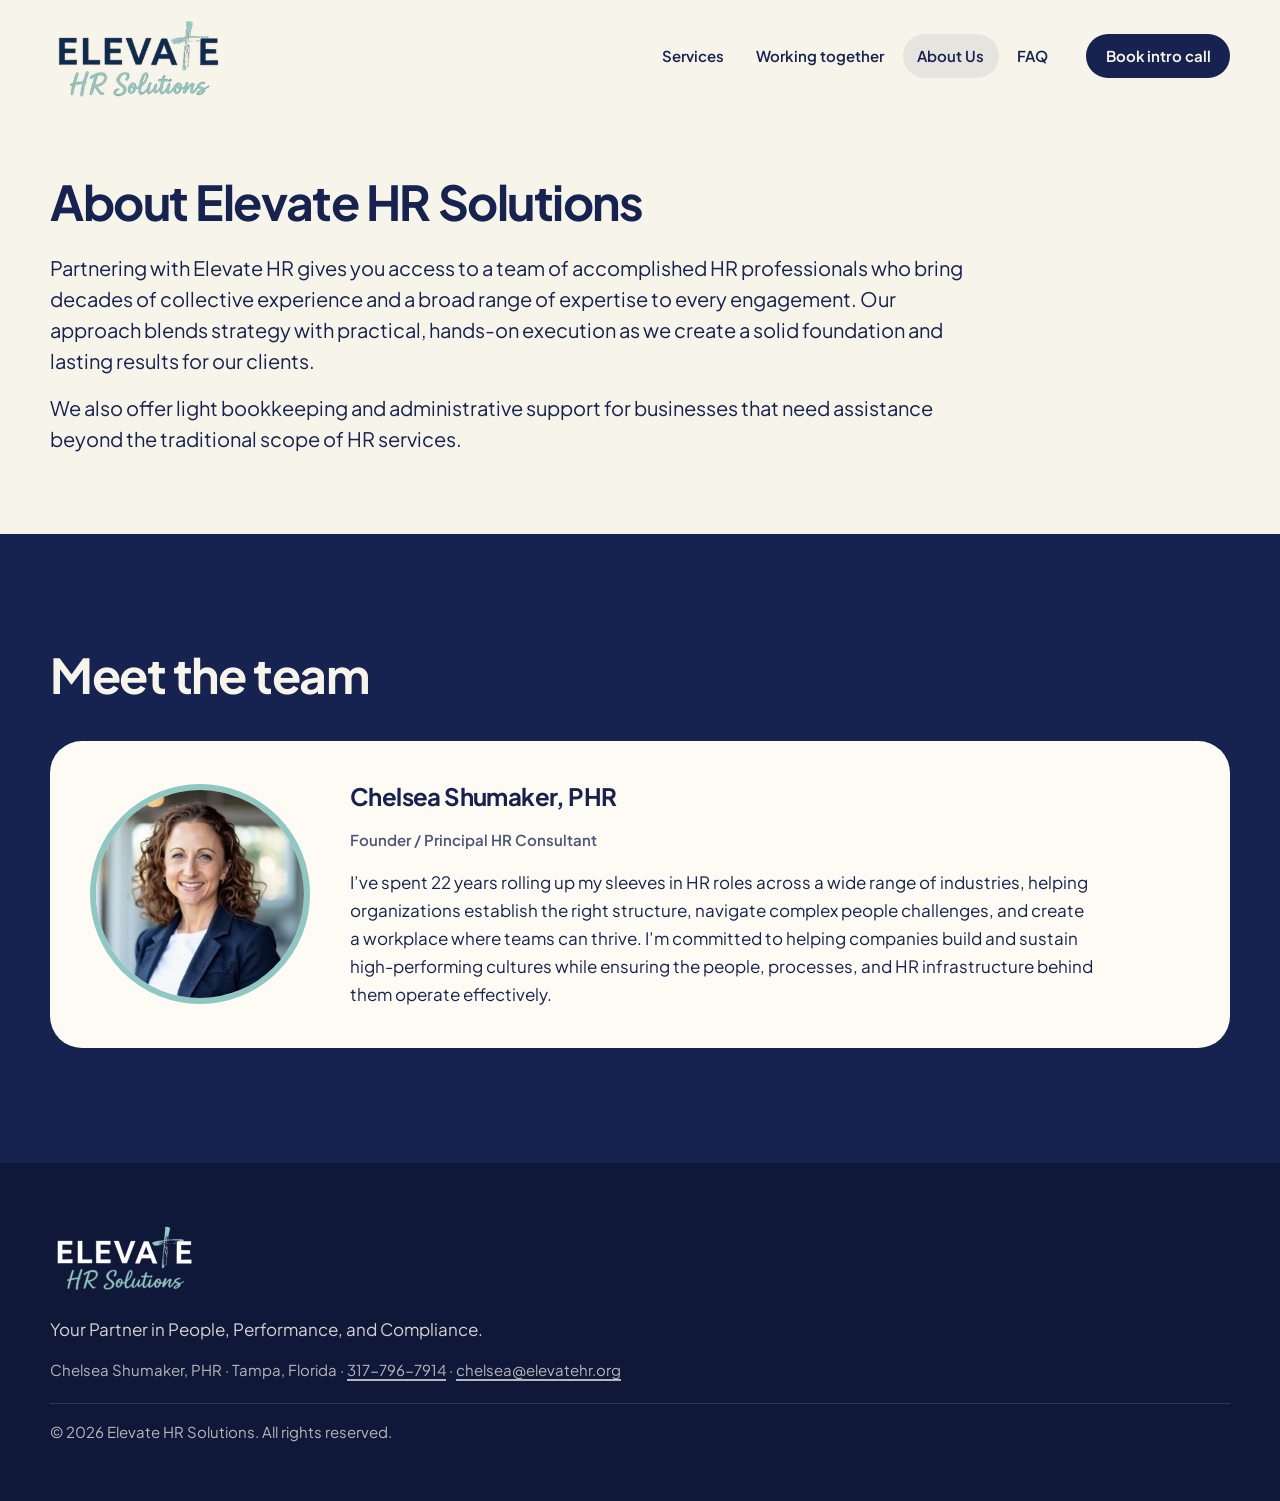
==== commit f6dd9f0a: "Wix-ready: remove Admin and preview code, add Wix handoff document Co-Authored-By: Claude Sonnet 5.5" ====
--- a/about.html
+++ b/about.html
@@ -9,16 +9,39 @@
 <meta name="theme-color" content="#F7F4EA">
 <link rel="canonical" href="https://tehchaoz.github.io/elevate-hr-solutions/about.html">
 <meta property="og:type" content="website">
-<meta property="og:title" content="About | Elevate HR Solutions">
+<meta property="og:url" content="https://tehchaoz.github.io/elevate-hr-solutions/about.html">
+<meta property="og:site_name" content="Elevate HR Solutions">
+<meta property="og:title" content="About Us | Elevate HR Solutions">
 <meta property="og:description" content="Meet Chelsea Shumaker, PHR, and the Elevate HR team.">
 <meta property="og:image" content="https://tehchaoz.github.io/elevate-hr-solutions/assets/og-image.png">
 <meta name="twitter:card" content="summary_large_image">
+<meta name="twitter:title" content="About Us | Elevate HR Solutions">
+<meta name="twitter:description" content="Meet Chelsea Shumaker, PHR, and the Elevate HR team.">
+<meta name="twitter:image" content="https://tehchaoz.github.io/elevate-hr-solutions/assets/og-image.png">
 <link rel="icon" href="assets/favicon.svg" type="image/svg+xml">
+<link rel="icon" href="assets/icon-192.png" type="image/png" sizes="192x192">
+<link rel="apple-touch-icon" href="assets/apple-touch-icon.png">
 <link rel="preload" href="assets/fonts/plus-jakarta-sans.woff2" as="font" type="font/woff2" crossorigin>
 <link rel="preload" href="assets/fonts/plus-jakarta-sans-italic.woff2" as="font" type="font/woff2" crossorigin>
 <script>document.documentElement.classList.add("js")</script>
 <link rel="stylesheet" href="css/styles.css">
 <noscript><style>.svc-panel{grid-template-rows:1fr}.svc-inner{opacity:1;padding-bottom:1.75rem}.svc button i{display:none}</style></noscript>
+<script type="application/ld+json">
+{
+  "@context": "https://schema.org",
+  "@type": "AboutPage",
+  "name": "About Us | Elevate HR Solutions",
+  "url": "https://tehchaoz.github.io/elevate-hr-solutions/about.html",
+  "about": {
+    "@type": "Person",
+    "name": "Chelsea Shumaker",
+    "honorificSuffix": "PHR",
+    "jobTitle": "Founder / Principal HR Consultant",
+    "image": "https://tehchaoz.github.io/elevate-hr-solutions/assets/chelsea-headshot.jpg",
+    "worksFor": { "@type": "ProfessionalService", "name": "Elevate HR Solutions", "address": { "@type": "PostalAddress", "addressLocality": "Tampa", "addressRegion": "FL", "addressCountry": "US" } }
+  }
+}
+</script>
 </head>
 
 <body>
@@ -88,12 +111,10 @@
     <p class="footer-meta">Chelsea Shumaker, PHR · Tampa, Florida · <a href="tel:+13177967914">317-796-7914</a> · <a href="mailto:chelsea@elevatehr.org">chelsea@elevatehr.org</a></p>
     <div class="footer-bottom">
       <p class="footer-meta">&copy; <span id="yr">2026</span> Elevate HR Solutions. All rights reserved.</p>
-      <p class="footer-meta"><a href="admin.html">Admin</a></p>
     </div>
   </div>
 </footer>
 
-<script src="js/store.js"></script>
 <script src="js/main.js"></script>
 </body>
 </html>
--- a/css/styles.css
+++ b/css/styles.css
@@ -269,7 +269,7 @@
 
 /* Working together */
 .modes { display: grid; gap: 1.25rem; margin-top: 3rem; }
-.mode { position: relative; overflow: hidden; border-radius: var(--r-lg); padding: clamp(1.75rem, 4vw, 3rem); padding-bottom: clamp(2.75rem, 5vw, 3.5rem); display: grid; gap: 1rem; align-content: start; isolation: isolate; transition: transform 0.6s var(--ease-out); }
+.mode { position: relative; overflow: hidden; border-radius: var(--r-lg); padding: clamp(1.75rem, 4vw, 3rem); padding-bottom: 7.25rem; display: grid; gap: 1rem; align-content: start; isolation: isolate; transition: transform 0.6s var(--ease-out); }
 .mode h3 { font-size: var(--t-h3); letter-spacing: -0.025em; }
 .mode p { max-width: 46ch; }
 .mode::after { content: ""; position: absolute; z-index: -1; width: 220px; height: 220px; border-radius: 50%; right: -70px; bottom: -110px; transition: transform 0.8s var(--ease-out); }
@@ -280,7 +280,7 @@
 .mode-project p { color: var(--ink); }
 .mode-project .link-arrow { color: var(--teal-ink); }
 .mode-ongoing { background: var(--navy); color: var(--cream); }
-.mode-ongoing::after { background: var(--teal-light); opacity: 1; bottom: -165px; }
+.mode-ongoing::after { background: var(--teal-light); opacity: 1; }
 .mode-ongoing p { color: rgba(247, 244, 234, 0.86); }
 .mode-ongoing .link-arrow { color: var(--teal-light); }
 .mode-interim { background: #fff; }
@@ -436,7 +436,7 @@
 }
 .nav-toggle { margin-right: -11px; } /* align the bars with the content edge */
 
-/* Shown on public pages only to a logged-in admin who has unpublished edits */
-.preview-bar { position: fixed; left: 50%; bottom: 1rem; transform: translateX(-50%); z-index: 90; display: flex; flex-wrap: wrap; gap: 0.5rem 1rem; align-items: center; justify-content: center; width: max-content; max-width: calc(100vw - 2rem); background: var(--navy); color: var(--cream); padding: 0.7rem 1.1rem; border-radius: 14px; font-size: var(--t-small); font-weight: 600; box-shadow: 0 8px 28px rgb(var(--navy-rgb) / 0.3); }
-.preview-bar a { color: var(--teal-light); text-decoration: underline; text-underline-offset: 3px; }
 .testi-list { display: grid; gap: 1.5rem; align-content: start; }
+
+/* taste audit: testimonial pull-quote is a statement, not a headline */
+.pull { font-size: clamp(1.5rem, 1rem + 1.2vw, 2.25rem); line-height: 1.2; letter-spacing: -0.02em; font-weight: 700; color: var(--cream); max-width: 22ch; text-wrap: balance; margin: 0; }
